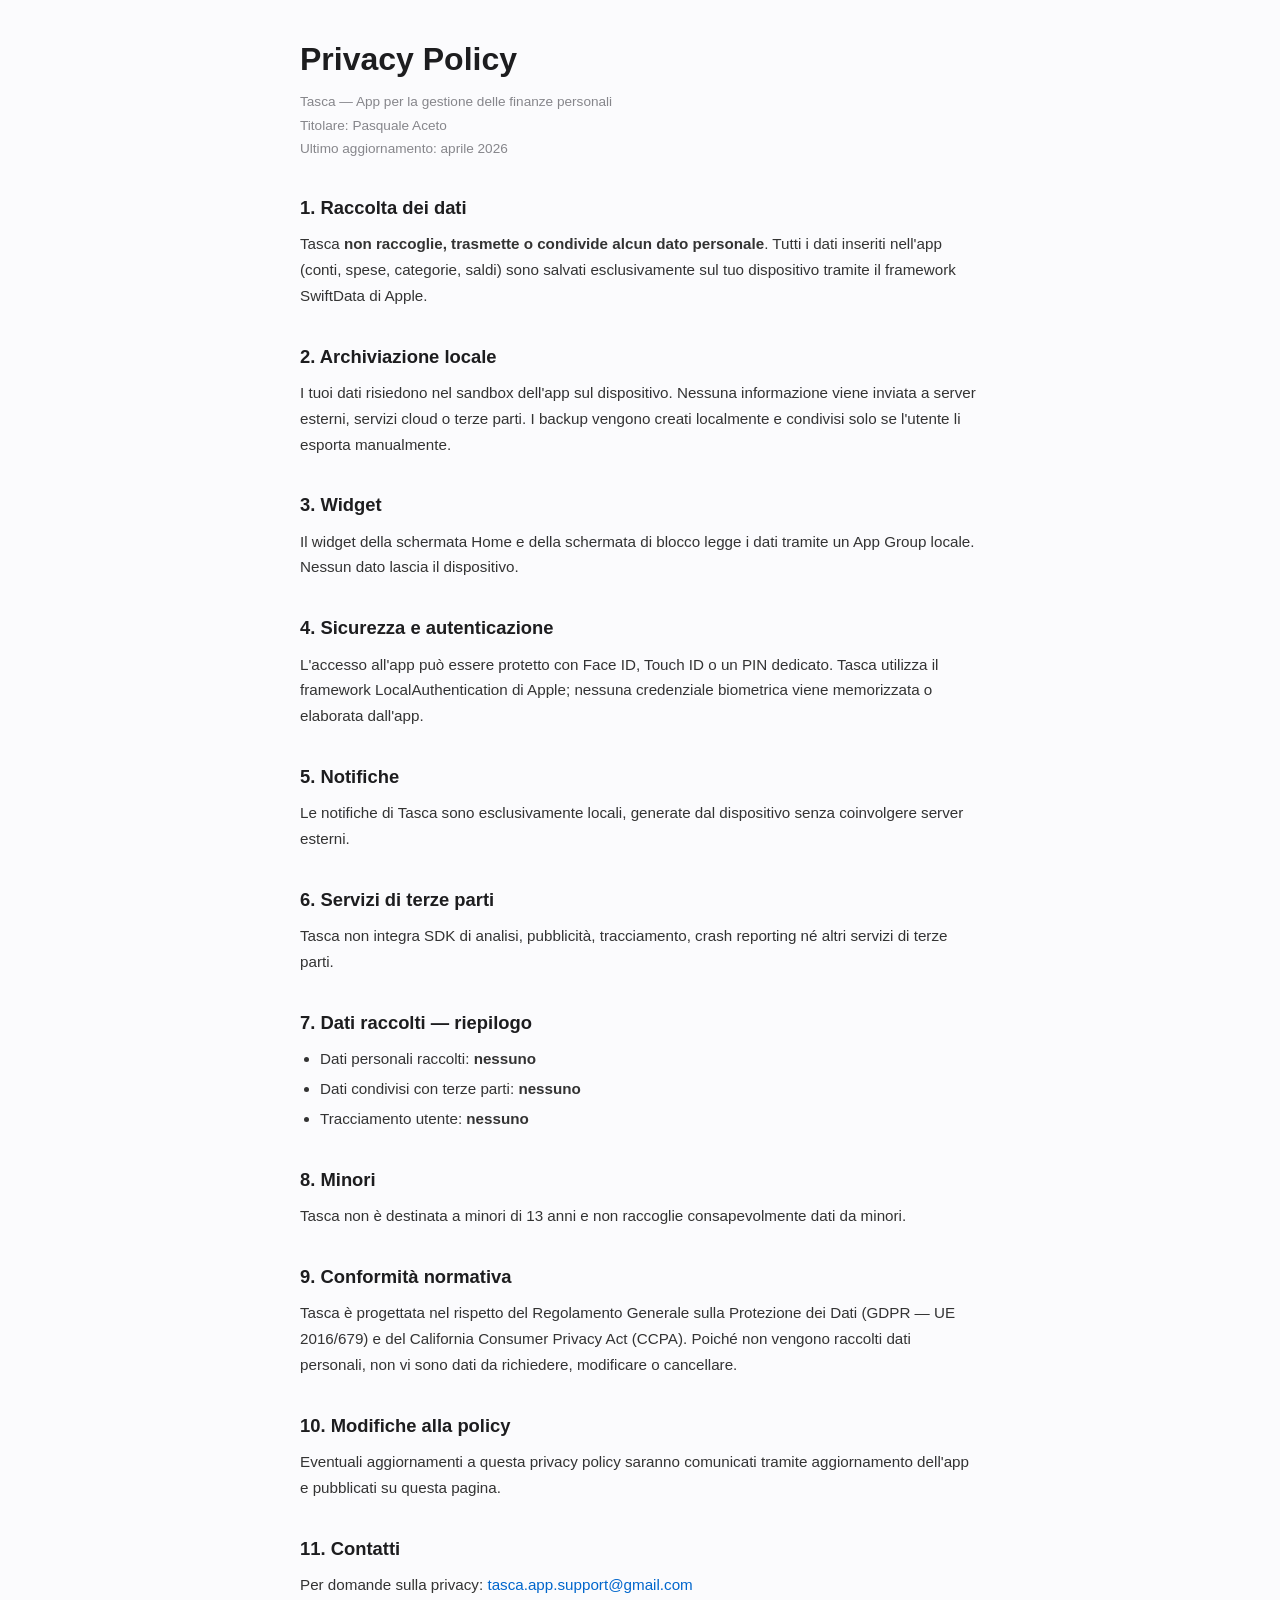
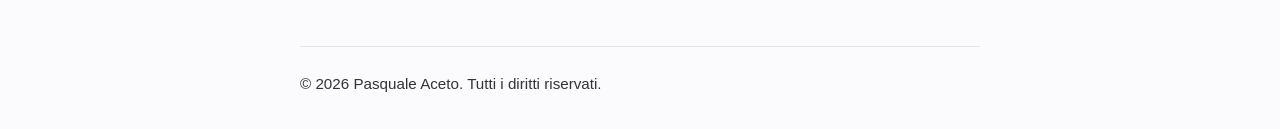
==== privacy.html @ b776c6bc "Add files via upload" ====
<!DOCTYPE html>
<html lang="it">
<head>
    <meta charset="UTF-8">
    <meta name="viewport" content="width=device-width, initial-scale=1.0">
    <title>Tasca — Privacy Policy</title>
    <style>
        * { margin: 0; padding: 0; box-sizing: border-box; }
        body {
            font-family: -apple-system, BlinkMacSystemFont, 'SF Pro Text', 'Helvetica Neue', sans-serif;
            line-height: 1.7;
            color: #1d1d1f;
            background: #fbfbfd;
            padding: 2rem 1.25rem;
            max-width: 720px;
            margin: 0 auto;
        }
        h1 { font-size: 2rem; font-weight: 700; margin-bottom: .25rem; }
        h2 { font-size: 1.15rem; font-weight: 600; margin-top: 2rem; margin-bottom: .5rem; }
        p, li { font-size: .95rem; color: #333; }
        ul { padding-left: 1.25rem; margin-top: .25rem; }
        li { margin-bottom: .25rem; }
        .subtitle { color: #86868b; font-size: .85rem; margin-bottom: 2rem; }
        a { color: #0066cc; text-decoration: none; }
        footer { margin-top: 3rem; padding-top: 1.5rem; border-top: 1px solid #e5e5e5; font-size: .8rem; color: #86868b; }
    </style>
</head>
<body>
    <h1>Privacy Policy</h1>
    <p class="subtitle">Tasca — App per la gestione delle finanze personali<br>Titolare: Pasquale Aceto<br>Ultimo aggiornamento: aprile 2026</p>

    <h2>1. Raccolta dei dati</h2>
    <p>Tasca <strong>non raccoglie, trasmette o condivide alcun dato personale</strong>. Tutti i dati inseriti nell'app (conti, spese, categorie, saldi) sono salvati esclusivamente sul tuo dispositivo tramite il framework SwiftData di Apple.</p>

    <h2>2. Archiviazione locale</h2>
    <p>I tuoi dati risiedono nel sandbox dell'app sul dispositivo. Nessuna informazione viene inviata a server esterni, servizi cloud o terze parti. I backup vengono creati localmente e condivisi solo se l'utente li esporta manualmente.</p>

    <h2>3. Widget</h2>
    <p>Il widget della schermata Home e della schermata di blocco legge i dati tramite un App Group locale. Nessun dato lascia il dispositivo.</p>

    <h2>4. Sicurezza e autenticazione</h2>
    <p>L'accesso all'app può essere protetto con Face ID, Touch ID o un PIN dedicato. Tasca utilizza il framework LocalAuthentication di Apple; nessuna credenziale biometrica viene memorizzata o elaborata dall'app.</p>

    <h2>5. Notifiche</h2>
    <p>Le notifiche di Tasca sono esclusivamente locali, generate dal dispositivo senza coinvolgere server esterni.</p>

    <h2>6. Servizi di terze parti</h2>
    <p>Tasca non integra SDK di analisi, pubblicità, tracciamento, crash reporting né altri servizi di terze parti.</p>

    <h2>7. Dati raccolti — riepilogo</h2>
    <ul>
        <li>Dati personali raccolti: <strong>nessuno</strong></li>
        <li>Dati condivisi con terze parti: <strong>nessuno</strong></li>
        <li>Tracciamento utente: <strong>nessuno</strong></li>
    </ul>

    <h2>8. Minori</h2>
    <p>Tasca non è destinata a minori di 13 anni e non raccoglie consapevolmente dati da minori.</p>

    <h2>9. Conformità normativa</h2>
    <p>Tasca è progettata nel rispetto del Regolamento Generale sulla Protezione dei Dati (GDPR — UE 2016/679) e del California Consumer Privacy Act (CCPA). Poiché non vengono raccolti dati personali, non vi sono dati da richiedere, modificare o cancellare.</p>

    <h2>10. Modifiche alla policy</h2>
    <p>Eventuali aggiornamenti a questa privacy policy saranno comunicati tramite aggiornamento dell'app e pubblicati su questa pagina.</p>

    <h2>11. Contatti</h2>
    <p>Per domande sulla privacy: <a href="mailto:tasca.app.support@gmail.com">tasca.app.support@gmail.com</a></p>

    <footer>
        <p>&copy; 2026 Pasquale Aceto. Tutti i diritti riservati.</p>
    </footer>
</body>
</html>
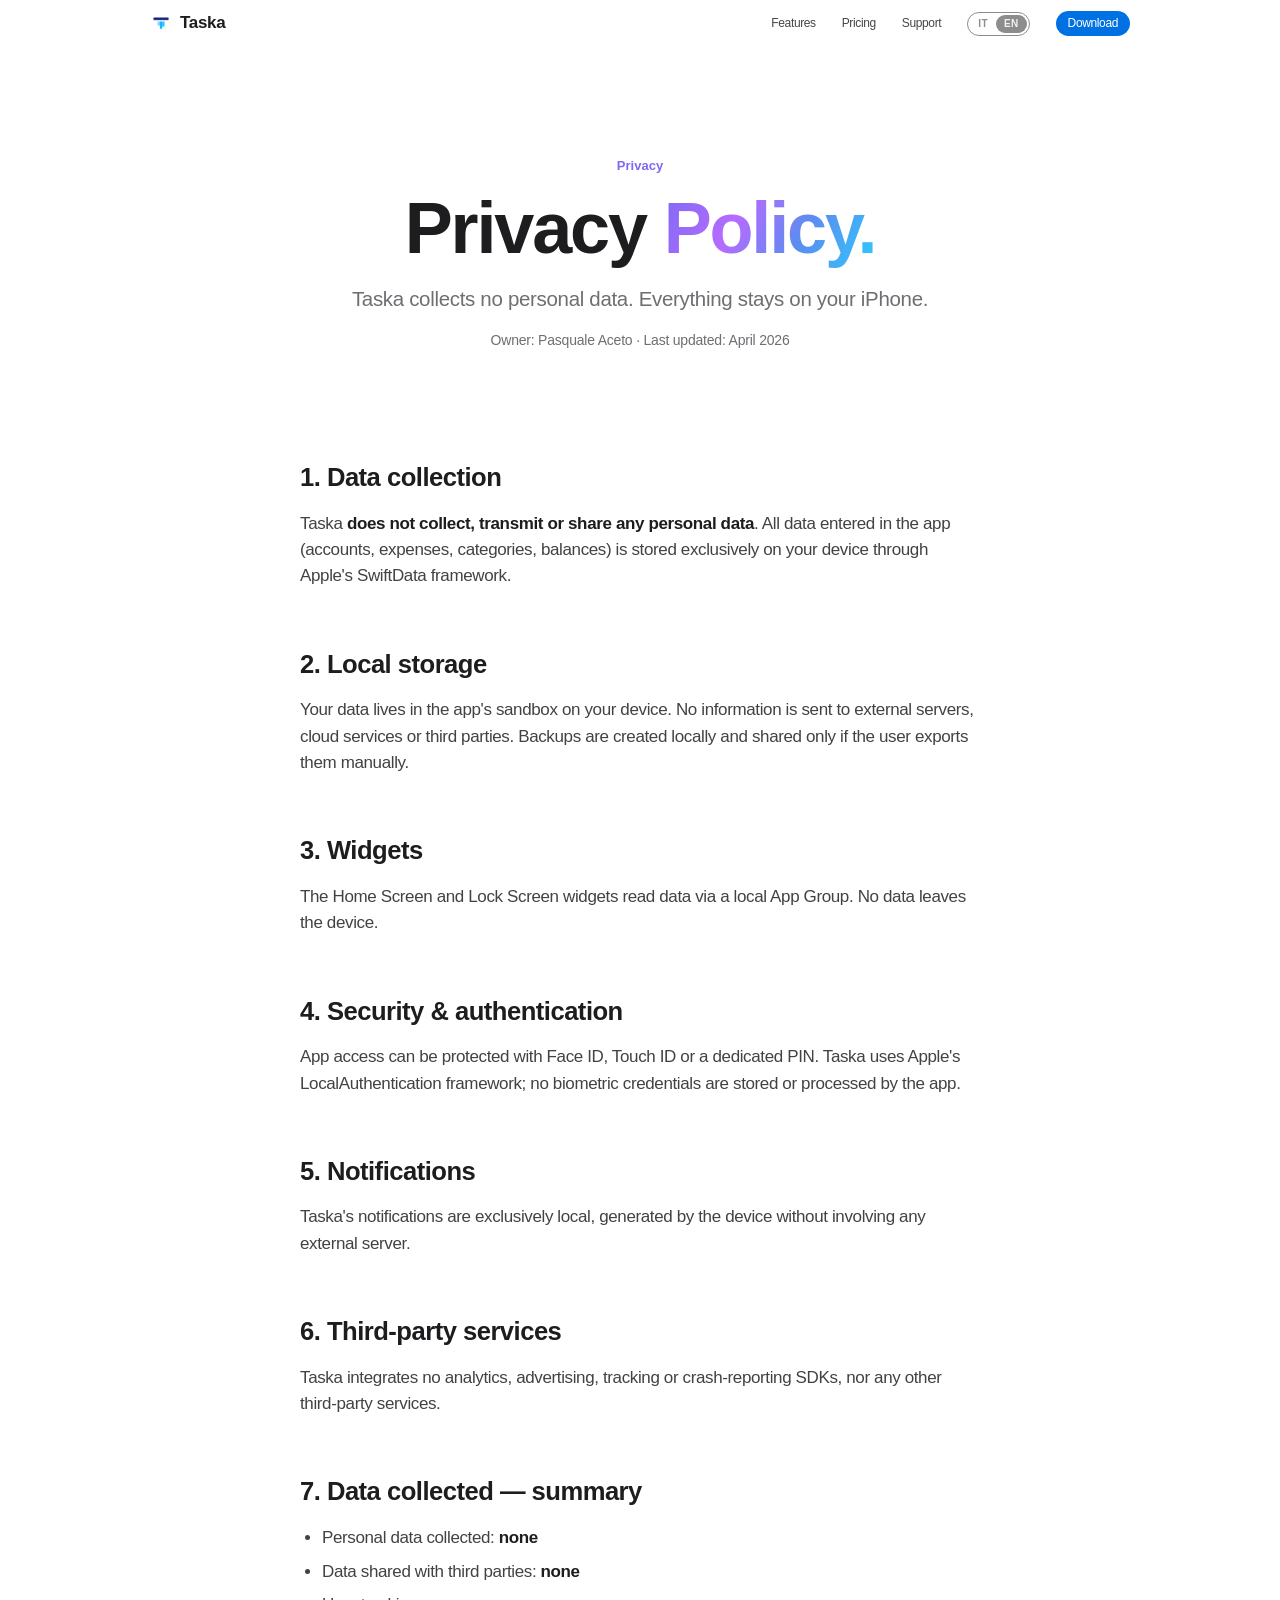
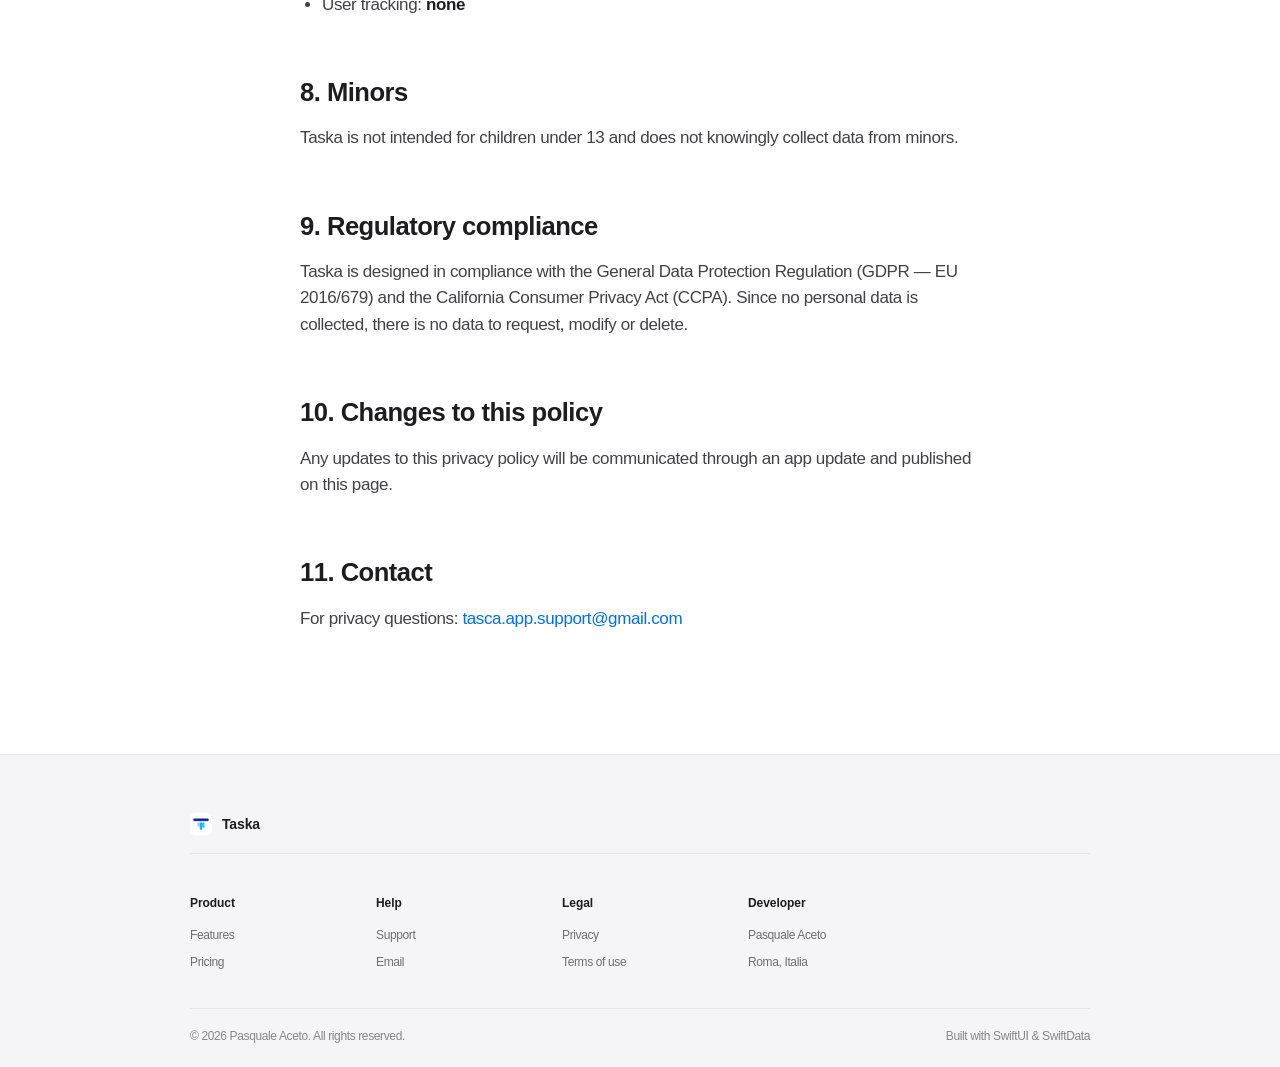
==== commit 77443e2a: "Apple-inspired redesign across all pages Full restyle of the Taska promo site, taking visual cues fr" ====
--- a/privacy.html
+++ b/privacy.html
@@ -1,73 +1,191 @@
-<!DOCTYPE html>
+<!doctype html>
 <html lang="it">
 <head>
-    <meta charset="UTF-8">
-    <meta name="viewport" content="width=device-width, initial-scale=1.0">
-    <title>Tasca — Privacy Policy</title>
-    <style>
-        * { margin: 0; padding: 0; box-sizing: border-box; }
-        body {
-            font-family: -apple-system, BlinkMacSystemFont, 'SF Pro Text', 'Helvetica Neue', sans-serif;
-            line-height: 1.7;
-            color: #1d1d1f;
-            background: #fbfbfd;
-            padding: 2rem 1.25rem;
-            max-width: 720px;
-            margin: 0 auto;
-        }
-        h1 { font-size: 2rem; font-weight: 700; margin-bottom: .25rem; }
-        h2 { font-size: 1.15rem; font-weight: 600; margin-top: 2rem; margin-bottom: .5rem; }
-        p, li { font-size: .95rem; color: #333; }
-        ul { padding-left: 1.25rem; margin-top: .25rem; }
-        li { margin-bottom: .25rem; }
-        .subtitle { color: #86868b; font-size: .85rem; margin-bottom: 2rem; }
-        a { color: #0066cc; text-decoration: none; }
-        footer { margin-top: 3rem; padding-top: 1.5rem; border-top: 1px solid #e5e5e5; font-size: .8rem; color: #86868b; }
-    </style>
+  <meta charset="utf-8" />
+  <meta name="viewport" content="width=device-width, initial-scale=1, viewport-fit=cover" />
+  <meta name="theme-color" content="#000000" />
+  <title data-titles='{"it":"Privacy Policy — Taska","en":"Privacy Policy — Taska"}'>Privacy Policy — Taska</title>
+  <link rel="icon" type="image/png" href="assets/icon.png" />
+  <link rel="apple-touch-icon" href="assets/icon.png" />
+  <link rel="stylesheet" href="styles.css" />
 </head>
 <body>
-    <h1>Privacy Policy</h1>
-    <p class="subtitle">Tasca — App per la gestione delle finanze personali<br>Titolare: Pasquale Aceto<br>Ultimo aggiornamento: aprile 2026</p>
 
-    <h2>1. Raccolta dei dati</h2>
-    <p>Tasca <strong>non raccoglie, trasmette o condivide alcun dato personale</strong>. Tutti i dati inseriti nell'app (conti, spese, categorie, saldi) sono salvati esclusivamente sul tuo dispositivo tramite il framework SwiftData di Apple.</p>
+<nav class="nav" id="nav">
+  <div class="nav-inner">
+    <a class="brand" href="index.html"><img src="assets/icon.png" alt="" /><span>Taska</span></a>
+    <div class="nav-links" id="navLinks">
+      <a href="index.html#funzioni" data-lang="it" class="active-lang">Funzioni</a>
+      <a href="index.html#funzioni" data-lang="en">Features</a>
+      <a href="index.html#prezzi" data-lang="it" class="active-lang">Prezzi</a>
+      <a href="index.html#prezzi" data-lang="en">Pricing</a>
+      <a href="support.html" data-lang="it" class="active-lang">Supporto</a>
+      <a href="support.html" data-lang="en">Support</a>
+      <span class="lang-switch" role="group">
+        <button data-set-lang="it" class="active"><span>IT</span></button>
+        <button data-set-lang="en"><span>EN</span></button>
+      </span>
+      <a class="nav-cta" href="index.html#download">
+        <span data-lang="it" class="active-lang">Scarica</span><span data-lang="en">Download</span>
+      </a>
+    </div>
+    <button class="hamburger" id="hamburger"><span></span><span></span></button>
+  </div>
+</nav>
 
-    <h2>2. Archiviazione locale</h2>
-    <p>I tuoi dati risiedono nel sandbox dell'app sul dispositivo. Nessuna informazione viene inviata a server esterni, servizi cloud o terze parti. I backup vengono creati localmente e condivisi solo se l'utente li esporta manualmente.</p>
+<header class="page-hero">
+  <div class="wrap">
+    <div class="eyebrow">
+      <span data-lang="it" class="active-lang">Privacy</span>
+      <span data-lang="en">Privacy</span>
+    </div>
+    <h1>
+      <span data-lang="it" class="active-lang">Privacy <span class="gradient-text">Policy.</span></span>
+      <span data-lang="en">Privacy <span class="gradient-text">Policy.</span></span>
+    </h1>
+    <p class="lead">
+      <span data-lang="it" class="active-lang">Taska non raccoglie dati personali. Tutto resta sul tuo iPhone.</span>
+      <span data-lang="en">Taska collects no personal data. Everything stays on your iPhone.</span>
+    </p>
+    <p class="lead mute" style="font-size:14px;margin-top:18px">
+      <span data-lang="it" class="active-lang">Titolare: Pasquale Aceto · Ultimo aggiornamento: aprile 2026</span>
+      <span data-lang="en">Owner: Pasquale Aceto · Last updated: April 2026</span>
+    </p>
+  </div>
+</header>
 
-    <h2>3. Widget</h2>
-    <p>Il widget della schermata Home e della schermata di blocco legge i dati tramite un App Group locale. Nessun dato lascia il dispositivo.</p>
+<main class="page-body">
+  <div class="wrap">
 
-    <h2>4. Sicurezza e autenticazione</h2>
-    <p>L'accesso all'app può essere protetto con Face ID, Touch ID o un PIN dedicato. Tasca utilizza il framework LocalAuthentication di Apple; nessuna credenziale biometrica viene memorizzata o elaborata dall'app.</p>
+    <!-- IT version -->
+    <div data-lang="it" class="active-lang block-lang">
+      <h2>1. Raccolta dei dati</h2>
+      <p>Taska <strong>non raccoglie, trasmette o condivide alcun dato personale</strong>. Tutti i dati inseriti nell'app (conti, spese, categorie, saldi) sono salvati esclusivamente sul tuo dispositivo tramite il framework SwiftData di Apple.</p>
 
-    <h2>5. Notifiche</h2>
-    <p>Le notifiche di Tasca sono esclusivamente locali, generate dal dispositivo senza coinvolgere server esterni.</p>
+      <h2>2. Archiviazione locale</h2>
+      <p>I tuoi dati risiedono nel sandbox dell'app sul dispositivo. Nessuna informazione viene inviata a server esterni, servizi cloud o terze parti. I backup vengono creati localmente e condivisi solo se l'utente li esporta manualmente.</p>
 
-    <h2>6. Servizi di terze parti</h2>
-    <p>Tasca non integra SDK di analisi, pubblicità, tracciamento, crash reporting né altri servizi di terze parti.</p>
+      <h2>3. Widget</h2>
+      <p>Il widget della schermata Home e della schermata di blocco legge i dati tramite un App Group locale. Nessun dato lascia il dispositivo.</p>
 
-    <h2>7. Dati raccolti — riepilogo</h2>
-    <ul>
+      <h2>4. Sicurezza e autenticazione</h2>
+      <p>L'accesso all'app può essere protetto con Face ID, Touch ID o un PIN dedicato. Taska utilizza il framework LocalAuthentication di Apple; nessuna credenziale biometrica viene memorizzata o elaborata dall'app.</p>
+
+      <h2>5. Notifiche</h2>
+      <p>Le notifiche di Taska sono esclusivamente locali, generate dal dispositivo senza coinvolgere server esterni.</p>
+
+      <h2>6. Servizi di terze parti</h2>
+      <p>Taska non integra SDK di analisi, pubblicità, tracciamento, crash reporting né altri servizi di terze parti.</p>
+
+      <h2>7. Dati raccolti — riepilogo</h2>
+      <ul>
         <li>Dati personali raccolti: <strong>nessuno</strong></li>
         <li>Dati condivisi con terze parti: <strong>nessuno</strong></li>
         <li>Tracciamento utente: <strong>nessuno</strong></li>
-    </ul>
+      </ul>
 
-    <h2>8. Minori</h2>
-    <p>Tasca non è destinata a minori di 13 anni e non raccoglie consapevolmente dati da minori.</p>
+      <h2>8. Minori</h2>
+      <p>Taska non è destinata a minori di 13 anni e non raccoglie consapevolmente dati da minori.</p>
 
-    <h2>9. Conformità normativa</h2>
-    <p>Tasca è progettata nel rispetto del Regolamento Generale sulla Protezione dei Dati (GDPR — UE 2016/679) e del California Consumer Privacy Act (CCPA). Poiché non vengono raccolti dati personali, non vi sono dati da richiedere, modificare o cancellare.</p>
+      <h2>9. Conformità normativa</h2>
+      <p>Taska è progettata nel rispetto del Regolamento Generale sulla Protezione dei Dati (GDPR — UE 2016/679) e del California Consumer Privacy Act (CCPA). Poiché non vengono raccolti dati personali, non vi sono dati da richiedere, modificare o cancellare.</p>
 
-    <h2>10. Modifiche alla policy</h2>
-    <p>Eventuali aggiornamenti a questa privacy policy saranno comunicati tramite aggiornamento dell'app e pubblicati su questa pagina.</p>
+      <h2>10. Modifiche alla policy</h2>
+      <p>Eventuali aggiornamenti a questa privacy policy saranno comunicati tramite aggiornamento dell'app e pubblicati su questa pagina.</p>
 
-    <h2>11. Contatti</h2>
-    <p>Per domande sulla privacy: <a href="mailto:tasca.app.support@gmail.com">tasca.app.support@gmail.com</a></p>
+      <h2>11. Contatti</h2>
+      <p>Per domande sulla privacy: <a href="mailto:tasca.app.support@gmail.com">tasca.app.support@gmail.com</a></p>
+    </div>
 
-    <footer>
-        <p>&copy; 2026 Pasquale Aceto. Tutti i diritti riservati.</p>
-    </footer>
+    <!-- EN version -->
+    <div data-lang="en" class="block-lang">
+      <h2>1. Data collection</h2>
+      <p>Taska <strong>does not collect, transmit or share any personal data</strong>. All data entered in the app (accounts, expenses, categories, balances) is stored exclusively on your device through Apple's SwiftData framework.</p>
+
+      <h2>2. Local storage</h2>
+      <p>Your data lives in the app's sandbox on your device. No information is sent to external servers, cloud services or third parties. Backups are created locally and shared only if the user exports them manually.</p>
+
+      <h2>3. Widgets</h2>
+      <p>The Home Screen and Lock Screen widgets read data via a local App Group. No data leaves the device.</p>
+
+      <h2>4. Security &amp; authentication</h2>
+      <p>App access can be protected with Face ID, Touch ID or a dedicated PIN. Taska uses Apple's LocalAuthentication framework; no biometric credentials are stored or processed by the app.</p>
+
+      <h2>5. Notifications</h2>
+      <p>Taska's notifications are exclusively local, generated by the device without involving any external server.</p>
+
+      <h2>6. Third-party services</h2>
+      <p>Taska integrates no analytics, advertising, tracking or crash-reporting SDKs, nor any other third-party services.</p>
+
+      <h2>7. Data collected — summary</h2>
+      <ul>
+        <li>Personal data collected: <strong>none</strong></li>
+        <li>Data shared with third parties: <strong>none</strong></li>
+        <li>User tracking: <strong>none</strong></li>
+      </ul>
+
+      <h2>8. Minors</h2>
+      <p>Taska is not intended for children under 13 and does not knowingly collect data from minors.</p>
+
+      <h2>9. Regulatory compliance</h2>
+      <p>Taska is designed in compliance with the General Data Protection Regulation (GDPR — EU 2016/679) and the California Consumer Privacy Act (CCPA). Since no personal data is collected, there is no data to request, modify or delete.</p>
+
+      <h2>10. Changes to this policy</h2>
+      <p>Any updates to this privacy policy will be communicated through an app update and published on this page.</p>
+
+      <h2>11. Contact</h2>
+      <p>For privacy questions: <a href="mailto:tasca.app.support@gmail.com">tasca.app.support@gmail.com</a></p>
+    </div>
+
+  </div>
+</main>
+
+<footer class="footer">
+  <div class="wrap-wide">
+    <div class="footer-grid">
+      <div class="col-brand">
+        <img src="assets/icon.png" alt="" />
+        <strong>Taska</strong>
+      </div>
+      <div>
+        <h6><span data-lang="it" class="active-lang">Prodotto</span><span data-lang="en">Product</span></h6>
+        <ul>
+          <li><a href="index.html#funzioni"><span data-lang="it" class="active-lang">Funzioni</span><span data-lang="en">Features</span></a></li>
+          <li><a href="index.html#prezzi"><span data-lang="it" class="active-lang">Prezzi</span><span data-lang="en">Pricing</span></a></li>
+        </ul>
+      </div>
+      <div>
+        <h6><span data-lang="it" class="active-lang">Aiuto</span><span data-lang="en">Help</span></h6>
+        <ul>
+          <li><a href="support.html"><span data-lang="it" class="active-lang">Supporto</span><span data-lang="en">Support</span></a></li>
+          <li><a href="mailto:tasca.app.support@gmail.com">Email</a></li>
+        </ul>
+      </div>
+      <div>
+        <h6><span data-lang="it" class="active-lang">Legale</span><span data-lang="en">Legal</span></h6>
+        <ul>
+          <li><a href="privacy.html">Privacy</a></li>
+          <li><a href="terms.html"><span data-lang="it" class="active-lang">Termini d'uso</span><span data-lang="en">Terms of use</span></a></li>
+        </ul>
+      </div>
+      <div>
+        <h6><span data-lang="it" class="active-lang">Sviluppatore</span><span data-lang="en">Developer</span></h6>
+        <ul>
+          <li>Pasquale Aceto</li>
+          <li>Roma, Italia</li>
+        </ul>
+      </div>
+    </div>
+    <div class="footer-bottom">
+      <span>© 2026 Pasquale Aceto. <span data-lang="it" class="active-lang">Tutti i diritti riservati.</span><span data-lang="en">All rights reserved.</span></span>
+      <span class="right">
+        <span data-lang="it" class="active-lang">Costruito con SwiftUI &amp; SwiftData</span>
+        <span data-lang="en">Built with SwiftUI &amp; SwiftData</span>
+      </span>
+    </div>
+  </div>
+</footer>
+
+<script src="script.js"></script>
 </body>
 </html>
--- a/styles.css
+++ b/styles.css
@@ -0,0 +1,1554 @@
+/* ============================================================
+   TASKA — Apple-inspired design system
+   Pure white & black, SF Pro typography, generous whitespace
+   ============================================================ */
+
+:root {
+  /* Palette */
+  --white:        #ffffff;
+  --bg:           #ffffff;
+  --bg-soft:      #fbfbfd;
+  --bg-mute:      #f5f5f7;
+  --bg-card:      #f5f5f7;
+  --line:         #d2d2d7;
+  --line-soft:    #e6e6eb;
+
+  --ink:          #1d1d1f;
+  --ink-2:        #424245;
+  --ink-mute:     #6e6e73;
+  --ink-subtle:   #86868b;
+
+  --black:        #000000;
+  --night:        #0a0a0a;
+  --night-2:      #161617;
+
+  /* Accents — keep Taska brand purple as subtle accent */
+  --brand:        #7C6AF5;
+  --brand-2:      #5B8DEF;
+  --brand-3:      #B66BFF;
+  --link:         #0066cc;
+  --link-hover:   #0077ed;
+  --apple-blue:   #0071e3;
+  --green:        #30d158;
+  --orange:       #ff9f0a;
+  --red:          #ff453a;
+
+  /* Type */
+  --font: -apple-system, BlinkMacSystemFont, "SF Pro Display", "SF Pro Text",
+          "Helvetica Neue", Helvetica, Arial, sans-serif;
+  --mono: "SF Mono", ui-monospace, Menlo, Monaco, Consolas, monospace;
+
+  /* Layout */
+  --gutter: clamp(20px, 4vw, 40px);
+  --max: 1120px;
+  --max-wide: 1340px;
+  --section-y: clamp(80px, 14vh, 160px);
+  --radius: 22px;
+  --radius-lg: 28px;
+  --radius-xl: 44px;
+  --nav-h: 48px;
+}
+
+/* ============ RESET ============ */
+*, *::before, *::after { box-sizing: border-box; }
+html, body { margin: 0; padding: 0; }
+html {
+  scroll-behavior: smooth;
+  -webkit-text-size-adjust: 100%;
+  text-rendering: optimizeLegibility;
+}
+body {
+  font-family: var(--font);
+  color: var(--ink);
+  background: var(--bg);
+  font-size: 17px;
+  line-height: 1.47;
+  font-weight: 400;
+  letter-spacing: -0.022em;
+  -webkit-font-smoothing: antialiased;
+  -moz-osx-font-smoothing: grayscale;
+  overflow-x: hidden;
+}
+img, svg, video { max-width: 100%; display: block; }
+a { color: inherit; text-decoration: none; }
+button {
+  font: inherit; border: 0; cursor: pointer;
+  background: transparent; color: inherit;
+}
+ul { list-style: none; padding: 0; margin: 0; }
+::selection { background: rgba(124, 106, 245, .22); color: var(--ink); }
+
+/* ============ LAYOUT HELPERS ============ */
+.wrap { max-width: var(--max); margin: 0 auto; padding: 0 var(--gutter); }
+.wrap-wide { max-width: var(--max-wide); margin: 0 auto; padding: 0 var(--gutter); }
+.section { padding: var(--section-y) 0; position: relative; }
+
+/* ============ LANGUAGE VISIBILITY ============ */
+[data-lang] { display: none; }
+[data-lang].active-lang { display: inline; }
+h1 [data-lang].active-lang,
+h2 [data-lang].active-lang,
+h3 [data-lang].active-lang,
+h4 [data-lang].active-lang,
+h5 [data-lang].active-lang,
+h6 [data-lang].active-lang,
+p [data-lang].active-lang,
+li [data-lang].active-lang,
+summary [data-lang].active-lang,
+div[data-lang].active-lang,
+a[data-lang].active-lang,
+.eyebrow [data-lang].active-lang { display: inline; }
+.block-lang[data-lang].active-lang { display: block; }
+
+/* ============ TYPOGRAPHY ============ */
+.eyebrow {
+  font-size: 13px;
+  font-weight: 600;
+  letter-spacing: 0.005em;
+  color: var(--brand);
+  text-transform: none;
+}
+.eyebrow.on-dark { color: var(--brand-3); }
+
+.display {
+  font-weight: 700;
+  letter-spacing: -0.03em;
+  line-height: 1.05;
+  color: var(--ink);
+}
+.display.on-dark { color: #f5f5f7; }
+.h-1 { font-size: clamp(44px, 7.4vw, 96px); }
+.h-2 { font-size: clamp(36px, 5.4vw, 72px); line-height: 1.06; }
+.h-3 { font-size: clamp(28px, 3.4vw, 48px); line-height: 1.1; }
+.h-4 { font-size: clamp(22px, 2.4vw, 32px); line-height: 1.18; font-weight: 600; letter-spacing: -0.02em; }
+
+.gradient-text {
+  background: linear-gradient(120deg, #7C6AF5 0%, #B66BFF 35%, #5B8DEF 65%, #2EC9FF 100%);
+  background-clip: text;
+  -webkit-background-clip: text;
+  -webkit-text-fill-color: transparent;
+  color: transparent;
+}
+
+.lead {
+  font-size: clamp(19px, 1.8vw, 24px);
+  line-height: 1.4;
+  color: var(--ink);
+  font-weight: 400;
+  letter-spacing: -0.015em;
+}
+.lead.on-dark { color: #f5f5f7; }
+.lead.mute { color: var(--ink-mute); }
+
+.tag {
+  display: inline-flex; align-items: center; gap: 8px;
+  font-size: 13px; font-weight: 500;
+  color: var(--ink-mute);
+  padding: 6px 12px;
+  background: var(--bg-mute);
+  border-radius: 100px;
+}
+.tag.on-dark {
+  background: rgba(255,255,255,.07);
+  color: rgba(245,245,247,.85);
+  border: 1px solid rgba(255,255,255,.08);
+}
+.tag .dot {
+  width: 6px; height: 6px; border-radius: 50%;
+  background: var(--green);
+  box-shadow: 0 0 0 4px rgba(48, 209, 88, .18);
+}
+
+/* ============ NAV ============ */
+.nav {
+  position: sticky; top: 0; z-index: 100;
+  height: var(--nav-h);
+  background: rgba(255, 255, 255, 0.72);
+  backdrop-filter: saturate(180%) blur(20px);
+  -webkit-backdrop-filter: saturate(180%) blur(20px);
+  border-bottom: 1px solid transparent;
+  transition: background .25s ease, border-color .25s ease, color .25s ease;
+}
+.nav.dark {
+  background: rgba(22, 22, 23, 0.72);
+  color: #f5f5f7;
+}
+.nav.scrolled { border-bottom-color: rgba(0,0,0,.08); }
+.nav.dark.scrolled { border-bottom-color: rgba(255,255,255,.1); }
+
+.nav-inner {
+  max-width: 1024px;
+  margin: 0 auto;
+  height: 100%;
+  padding: 0 22px;
+  display: flex; align-items: center; justify-content: space-between;
+  font-size: 12px;
+}
+.brand {
+  display: inline-flex; align-items: center; gap: 8px;
+  font-size: 17px; font-weight: 600; letter-spacing: -0.02em;
+}
+.brand img {
+  width: 22px; height: 22px; border-radius: 5px;
+}
+.nav-links {
+  display: flex; align-items: center; gap: 26px;
+  font-size: 12px;
+}
+.nav-links a {
+  color: inherit;
+  opacity: .82;
+  transition: opacity .2s ease;
+  white-space: nowrap;
+}
+.nav-links a:hover { opacity: 1; }
+
+.lang-switch {
+  display: inline-flex; align-items: center;
+  border: 1px solid currentColor;
+  border-radius: 100px;
+  padding: 2px;
+  opacity: .5;
+  font-size: 10px;
+  font-weight: 600;
+  line-height: 1;
+}
+.lang-switch button {
+  padding: 4px 8px;
+  border-radius: 100px;
+  transition: all .2s ease;
+  letter-spacing: .04em;
+}
+.lang-switch button.active {
+  background: currentColor;
+}
+.lang-switch button.active span { color: var(--bg); mix-blend-mode: difference; }
+.nav.dark .lang-switch { color: #f5f5f7; }
+.nav-links .nav-cta {
+  padding: 4px 12px;
+  background: var(--apple-blue);
+  color: #fff;
+  border-radius: 100px;
+  font-weight: 500;
+  opacity: 1;
+}
+.nav-links .nav-cta:hover { background: var(--link-hover); }
+
+.hamburger {
+  display: none; width: 26px; height: 26px;
+  position: relative;
+}
+.hamburger span {
+  position: absolute; left: 3px; right: 3px; height: 1.5px;
+  background: currentColor;
+  transition: transform .3s ease, opacity .3s ease;
+}
+.hamburger span:nth-child(1) { top: 10px; }
+.hamburger span:nth-child(2) { top: 15px; }
+
+@media (max-width: 820px) {
+  .nav-inner { padding: 0 18px; }
+  .nav-links {
+    position: fixed; top: var(--nav-h); left: 0; right: 0;
+    background: rgba(255,255,255,.96);
+    backdrop-filter: saturate(180%) blur(20px);
+    -webkit-backdrop-filter: saturate(180%) blur(20px);
+    flex-direction: column; align-items: stretch;
+    gap: 0;
+    padding: 14px 22px 24px;
+    border-bottom: 1px solid var(--line-soft);
+    transform: translateY(-110%);
+    transition: transform .35s cubic-bezier(.5,.1,.4,1);
+    font-size: 17px;
+  }
+  .nav.dark .nav-links {
+    background: rgba(22,22,23,.96);
+    border-bottom-color: rgba(255,255,255,.1);
+  }
+  .nav-links a {
+    padding: 14px 0;
+    border-bottom: 1px solid var(--line-soft);
+    font-size: 17px;
+    opacity: 1;
+  }
+  .nav.dark .nav-links a { border-bottom-color: rgba(255,255,255,.08); }
+  .nav-links .nav-cta {
+    margin-top: 14px;
+    text-align: center;
+    padding: 12px 18px;
+    font-size: 15px;
+  }
+  .nav-links .lang-switch { margin-top: 14px; align-self: flex-start; font-size: 12px; }
+  .nav-links.mobile-open { transform: translateY(0); }
+  .hamburger { display: block; }
+}
+
+/* ============ BUTTONS ============ */
+.btn-primary {
+  display: inline-flex; align-items: center; justify-content: center; gap: 8px;
+  background: var(--apple-blue);
+  color: #fff;
+  padding: 12px 22px;
+  border-radius: 100px;
+  font-size: 17px;
+  font-weight: 400;
+  line-height: 1.2;
+  letter-spacing: -0.022em;
+  transition: background .25s ease, transform .2s ease, box-shadow .25s ease;
+}
+.btn-primary:hover { background: var(--link-hover); }
+.btn-primary svg { width: 16px; height: 16px; }
+
+.btn-ghost {
+  display: inline-flex; align-items: center; gap: 6px;
+  font-size: 17px;
+  color: var(--apple-blue);
+  font-weight: 400;
+  letter-spacing: -0.022em;
+  transition: color .2s ease;
+}
+.btn-ghost:hover { color: var(--link-hover); }
+.btn-ghost::after {
+  content: "›";
+  font-size: 1.2em;
+  line-height: 1;
+  transform: translateY(-1px);
+  transition: transform .25s ease;
+}
+.btn-ghost:hover::after { transform: translate(2px, -1px); }
+
+.btn-light {
+  display: inline-flex; align-items: center; justify-content: center; gap: 8px;
+  background: rgba(255,255,255,.92);
+  color: var(--ink);
+  padding: 12px 22px;
+  border-radius: 100px;
+  font-size: 17px;
+  font-weight: 400;
+  transition: background .25s ease;
+}
+.btn-light:hover { background: #fff; }
+
+.btn-outline-dark {
+  display: inline-flex; align-items: center; gap: 6px;
+  font-size: 17px;
+  color: #fff;
+  border: 1px solid rgba(255,255,255,.4);
+  padding: 11px 22px;
+  border-radius: 100px;
+  transition: border-color .25s ease, background .25s ease;
+}
+.btn-outline-dark:hover { border-color: #fff; background: rgba(255,255,255,.06); }
+
+.btn-pair {
+  display: inline-flex; flex-wrap: wrap; gap: 14px;
+  align-items: center;
+}
+
+/* ============ HERO (DARK) ============ */
+.hero {
+  position: relative;
+  background: #000;
+  color: #f5f5f7;
+  padding: clamp(70px, 12vh, 130px) 0 clamp(60px, 10vh, 100px);
+  overflow: hidden;
+  isolation: isolate;
+}
+.hero::before {
+  content: "";
+  position: absolute; inset: -10% -10% 0 -10%;
+  background:
+    radial-gradient(ellipse 60% 50% at 50% 0%, rgba(124, 106, 245, .26), transparent 70%),
+    radial-gradient(ellipse 80% 70% at 80% 30%, rgba(91, 141, 239, .14), transparent 60%),
+    radial-gradient(ellipse 80% 60% at 10% 60%, rgba(182, 107, 255, .14), transparent 65%);
+  filter: blur(0);
+  z-index: -1;
+  animation: heroBreathe 12s ease-in-out infinite;
+}
+@keyframes heroBreathe {
+  0%, 100% { transform: scale(1) translateY(0); opacity: 1; }
+  50% { transform: scale(1.06) translateY(-6px); opacity: .9; }
+}
+.hero-inner {
+  max-width: 980px;
+  margin: 0 auto;
+  text-align: center;
+  padding: 0 var(--gutter);
+}
+.hero-tag {
+  display: inline-flex; align-items: center; gap: 10px;
+  font-size: 14px; font-weight: 500;
+  color: rgba(245,245,247,.85);
+  background: rgba(255,255,255,.06);
+  border: 1px solid rgba(255,255,255,.1);
+  padding: 8px 16px;
+  border-radius: 100px;
+  margin-bottom: 28px;
+}
+.hero-tag .dot {
+  width: 6px; height: 6px; border-radius: 50%;
+  background: var(--green);
+  box-shadow: 0 0 0 4px rgba(48, 209, 88, .18);
+}
+.hero-title {
+  font-size: clamp(56px, 11vw, 132px);
+  font-weight: 700;
+  line-height: 0.96;
+  letter-spacing: -0.04em;
+  color: #f5f5f7;
+  margin: 0 0 24px;
+}
+.hero-title .grad {
+  background: linear-gradient(180deg, #ffffff 0%, #bdb6ff 60%, #7c6af5 100%);
+  background-clip: text;
+  -webkit-background-clip: text;
+  -webkit-text-fill-color: transparent;
+}
+.hero-sub {
+  font-size: clamp(20px, 2.1vw, 28px);
+  line-height: 1.35;
+  color: rgba(245,245,247,.85);
+  max-width: 720px;
+  margin: 0 auto 36px;
+  letter-spacing: -0.015em;
+  font-weight: 400;
+}
+.hero-actions {
+  display: inline-flex; flex-wrap: wrap; gap: 14px;
+  justify-content: center;
+  margin-bottom: 56px;
+}
+
+/* Hero device area */
+.hero-device-wrap {
+  position: relative;
+  margin: 0 auto;
+  max-width: 980px;
+  padding: 0 var(--gutter);
+  display: flex; align-items: center; justify-content: center;
+}
+.hero-device-wrap::before {
+  content: "";
+  position: absolute; inset: -10% 10% -10% 10%;
+  background: radial-gradient(ellipse at center, rgba(124,106,245,.32), transparent 70%);
+  filter: blur(60px);
+  z-index: 0;
+}
+
+/* iPhone mockup (CSS-only frame) */
+.phone {
+  position: relative;
+  width: clamp(260px, 28vw, 340px);
+  aspect-ratio: 280 / 580;
+  background: #0d0d10;
+  border-radius: clamp(36px, 4.6vw, 52px);
+  padding: 10px;
+  box-shadow:
+    inset 0 0 0 1.5px #2a2a2e,
+    0 50px 100px -30px rgba(0,0,0,.7),
+    0 0 0 1px rgba(255,255,255,.06);
+  z-index: 1;
+}
+.phone-screen {
+  position: relative;
+  width: 100%; height: 100%;
+  border-radius: clamp(28px, 3.6vw, 42px);
+  background: linear-gradient(180deg, #1c1c1f 0%, #0d0d10 100%);
+  overflow: hidden;
+}
+.phone-notch {
+  position: absolute; top: 8px; left: 50%;
+  transform: translateX(-50%);
+  width: 28%; height: 26px;
+  background: #000;
+  border-radius: 100px;
+  z-index: 2;
+}
+.phone-screenshot {
+  width: 100%; height: 100%;
+  object-fit: cover;
+  display: block;
+}
+.phone-placeholder {
+  width: 100%; height: 100%;
+  display: flex; flex-direction: column;
+  align-items: center; justify-content: center;
+  padding: 60px 18px 30px;
+  text-align: center;
+  background:
+    radial-gradient(ellipse at top, rgba(124,106,245,.16), transparent 70%),
+    linear-gradient(180deg, #0f0f13 0%, #0a0a0e 100%);
+  color: rgba(245,245,247,.5);
+  font-size: 11px;
+  font-family: var(--mono);
+  letter-spacing: .05em;
+  gap: 8px;
+}
+.phone-placeholder .ph-icon {
+  width: 44px; height: 44px;
+  border-radius: 11px;
+  background: linear-gradient(135deg, #7C6AF5, #5B8DEF);
+  margin-bottom: 14px;
+  display: flex; align-items: center; justify-content: center;
+  color: #fff; font-family: var(--font); font-weight: 700; font-size: 22px;
+  letter-spacing: -0.02em;
+  box-shadow: 0 8px 24px rgba(124,106,245,.4);
+}
+
+/* Hero credits row */
+.hero-credits {
+  margin-top: 56px;
+  display: flex; flex-wrap: wrap; gap: 32px 56px;
+  justify-content: center;
+  font-size: 13px;
+  color: rgba(245,245,247,.55);
+}
+.hero-credits b {
+  display: block;
+  font-size: 17px;
+  color: #f5f5f7;
+  font-weight: 600;
+  margin-bottom: 4px;
+  letter-spacing: -0.02em;
+}
+
+@media (max-width: 720px) {
+  .hero-credits { gap: 22px; font-size: 12px; }
+  .hero-credits b { font-size: 15px; }
+}
+
+/* ============ MARQUEE BAR ============ */
+.marquee {
+  border-top: 1px solid rgba(255,255,255,.06);
+  background: #000;
+  color: rgba(245,245,247,.65);
+  padding: 22px 0;
+  overflow: hidden;
+}
+.marquee-track {
+  display: flex; gap: 56px;
+  white-space: nowrap;
+  animation: marquee 32s linear infinite;
+  font-size: 18px;
+  font-weight: 500;
+  letter-spacing: -0.02em;
+}
+.marquee-track span { display: inline-flex; align-items: center; gap: 56px; }
+.marquee-track span::after {
+  content: "•";
+  color: var(--brand);
+  font-size: 14px;
+}
+@keyframes marquee {
+  from { transform: translateX(0); }
+  to   { transform: translateX(-50%); }
+}
+
+/* ============ HIGHLIGHT SECTIONS ============ */
+.feature {
+  padding: clamp(70px, 12vh, 140px) 0;
+  position: relative;
+  overflow: hidden;
+}
+.feature.dark {
+  background: #000;
+  color: #f5f5f7;
+}
+.feature.mute { background: var(--bg-mute); }
+
+.feature-grid {
+  max-width: var(--max);
+  margin: 0 auto;
+  padding: 0 var(--gutter);
+  display: grid;
+  grid-template-columns: 1.1fr 1fr;
+  align-items: center;
+  gap: clamp(40px, 6vw, 90px);
+}
+.feature-grid.reversed { grid-template-columns: 1fr 1.1fr; }
+.feature-grid.reversed .feature-text { order: 2; }
+.feature-grid.reversed .feature-visual { order: 1; }
+
+.feature-text .eyebrow { margin-bottom: 16px; }
+.feature-text h2 { margin: 0 0 24px; }
+.feature-text p {
+  font-size: clamp(17px, 1.5vw, 21px);
+  line-height: 1.5;
+  color: var(--ink-2);
+  max-width: 480px;
+  margin: 0 0 28px;
+  letter-spacing: -0.015em;
+}
+.feature.dark .feature-text p { color: rgba(245,245,247,.78); }
+
+.feature-stats {
+  display: flex; gap: 28px; flex-wrap: wrap;
+  margin: 28px 0 0;
+}
+.feature-stat b {
+  display: block;
+  font-size: clamp(28px, 3vw, 40px);
+  font-weight: 700;
+  letter-spacing: -0.03em;
+  background: linear-gradient(120deg, #7C6AF5, #5B8DEF);
+  background-clip: text;
+  -webkit-background-clip: text;
+  -webkit-text-fill-color: transparent;
+}
+.feature-stat span {
+  font-size: 13px;
+  color: var(--ink-mute);
+}
+.feature.dark .feature-stat span { color: rgba(245,245,247,.6); }
+
+.feature-visual {
+  position: relative;
+  min-height: 380px;
+  display: flex; align-items: center; justify-content: center;
+}
+
+@media (max-width: 900px) {
+  .feature-grid,
+  .feature-grid.reversed { grid-template-columns: 1fr; gap: 50px; }
+  .feature-grid.reversed .feature-text { order: 1; }
+  .feature-grid.reversed .feature-visual { order: 2; }
+  .feature-visual { min-height: 320px; }
+}
+
+/* ============ VISUAL CARDS / DEMOS ============ */
+.demo-card {
+  background: #fff;
+  border-radius: var(--radius-lg);
+  padding: 28px;
+  box-shadow: 0 24px 60px -24px rgba(0,0,0,.15), 0 1px 0 rgba(0,0,0,.04);
+  width: 100%;
+  max-width: 440px;
+  position: relative;
+}
+.demo-card.dark {
+  background: #161618;
+  box-shadow: 0 24px 60px -24px rgba(0,0,0,.6), 0 0 0 1px rgba(255,255,255,.06);
+  color: #f5f5f7;
+}
+.demo-card .demo-head {
+  display: flex; align-items: center; justify-content: space-between;
+  margin-bottom: 22px;
+}
+.demo-card .demo-head h4 {
+  font-size: 15px; font-weight: 600; margin: 0;
+  letter-spacing: -0.01em;
+}
+.demo-card .demo-head .pill {
+  font-size: 11px; font-weight: 500;
+  background: var(--bg-mute);
+  color: var(--ink-mute);
+  padding: 4px 10px;
+  border-radius: 100px;
+}
+.demo-card.dark .demo-head .pill {
+  background: rgba(255,255,255,.08);
+  color: rgba(245,245,247,.7);
+}
+
+/* Budget bars demo */
+.budget-list { display: grid; gap: 16px; }
+.budget-row { display: grid; gap: 8px; }
+.budget-row .row-top {
+  display: flex; align-items: baseline; justify-content: space-between;
+  font-size: 14px;
+}
+.budget-row .row-top .name { color: var(--ink); font-weight: 500; }
+.budget-row .row-top .val  { color: var(--ink-mute); font-variant-numeric: tabular-nums; }
+.demo-card.dark .budget-row .row-top .name { color: #f5f5f7; }
+.demo-card.dark .budget-row .row-top .val  { color: rgba(245,245,247,.6); }
+
+.budget-bar {
+  height: 8px; border-radius: 100px;
+  background: var(--bg-mute); overflow: hidden;
+}
+.demo-card.dark .budget-bar { background: rgba(255,255,255,.08); }
+.budget-bar i {
+  display: block; height: 100%;
+  background: linear-gradient(90deg, #7C6AF5, #5B8DEF);
+  border-radius: 100px;
+  transform-origin: left;
+}
+.budget-bar i.warn { background: linear-gradient(90deg, #ff9f0a, #ff453a); }
+.budget-bar i.good { background: linear-gradient(90deg, #34c759, #30d158); }
+
+/* Chart demo */
+.chart-bars {
+  display: flex; align-items: end; justify-content: space-between; gap: 10px;
+  height: 220px;
+  padding: 4px 0 0;
+}
+.chart-bars i {
+  flex: 1;
+  background: linear-gradient(180deg, #7C6AF5 0%, #5B8DEF 100%);
+  border-radius: 8px 8px 4px 4px;
+  position: relative;
+  transition: opacity .25s ease;
+  min-height: 6px;
+}
+.chart-bars i:hover { opacity: .8; }
+.chart-bars i.accent {
+  background: linear-gradient(180deg, #B66BFF 0%, #7C6AF5 100%);
+}
+.chart-bars i::after {
+  content: attr(data-label);
+  position: absolute; bottom: -22px; left: 50%; transform: translateX(-50%);
+  font-size: 11px; color: var(--ink-mute);
+  font-variant-numeric: tabular-nums;
+}
+.demo-card.dark .chart-bars i::after { color: rgba(245,245,247,.5); }
+.chart-bars-wrap { padding-bottom: 28px; }
+
+/* Privacy/lock demo */
+.privacy-card {
+  background: linear-gradient(180deg, #f5f5f7 0%, #ebebef 100%);
+  border-radius: var(--radius-lg);
+  padding: 48px 36px;
+  text-align: center;
+  position: relative;
+  overflow: hidden;
+}
+.feature.dark .privacy-card {
+  background: linear-gradient(180deg, #161618 0%, #0a0a0c 100%);
+  border: 1px solid rgba(255,255,255,.08);
+}
+.privacy-icon {
+  width: 88px; height: 88px;
+  border-radius: 24px;
+  background: linear-gradient(135deg, #7C6AF5, #5B8DEF);
+  display: inline-flex; align-items: center; justify-content: center;
+  color: #fff;
+  box-shadow: 0 24px 48px -18px rgba(124,106,245,.5);
+  margin-bottom: 22px;
+}
+.privacy-icon svg { width: 38px; height: 38px; }
+.privacy-card h4 {
+  font-size: 28px; font-weight: 600;
+  letter-spacing: -0.025em;
+  margin: 0 0 8px;
+  color: var(--ink);
+}
+.feature.dark .privacy-card h4 { color: #f5f5f7; }
+.privacy-card .p { font-size: 16px; color: var(--ink-mute); margin: 0 0 24px; }
+.feature.dark .privacy-card .p { color: rgba(245,245,247,.65); }
+.privacy-badges {
+  display: flex; flex-wrap: wrap; gap: 8px; justify-content: center;
+  margin-top: 18px;
+}
+.privacy-badges .pb {
+  font-size: 12px; font-weight: 500;
+  padding: 6px 12px; border-radius: 100px;
+  background: #fff; color: var(--ink);
+  border: 1px solid var(--line-soft);
+}
+.feature.dark .privacy-badges .pb {
+  background: rgba(255,255,255,.06);
+  color: rgba(245,245,247,.85);
+  border-color: rgba(255,255,255,.08);
+}
+
+/* ============ BENTO GRID (everything section) ============ */
+.everything {
+  padding: clamp(80px, 14vh, 160px) 0;
+  background: var(--bg-mute);
+}
+.everything-head {
+  text-align: center;
+  margin: 0 auto clamp(48px, 6vw, 80px);
+  max-width: 760px;
+  padding: 0 var(--gutter);
+}
+.everything-head .eyebrow { margin-bottom: 16px; }
+.everything-head h2 { margin: 0 0 18px; }
+.everything-head p { font-size: 21px; color: var(--ink-mute); margin: 0; }
+
+.bento {
+  max-width: var(--max);
+  margin: 0 auto;
+  padding: 0 var(--gutter);
+  display: grid;
+  grid-template-columns: repeat(6, 1fr);
+  gap: 16px;
+}
+.tile {
+  background: #fff;
+  border-radius: var(--radius-lg);
+  padding: 28px;
+  position: relative;
+  overflow: hidden;
+  min-height: 240px;
+  display: flex; flex-direction: column;
+  transition: transform .35s cubic-bezier(.2,.7,.3,1);
+}
+.tile:hover { transform: translateY(-4px); }
+.tile.span-3 { grid-column: span 3; }
+.tile.span-2 { grid-column: span 2; }
+.tile.span-6 { grid-column: span 6; }
+.tile.tall { min-height: 320px; }
+.tile.dark {
+  background: #161618;
+  color: #f5f5f7;
+}
+.tile h3 {
+  font-size: clamp(22px, 2vw, 28px);
+  font-weight: 600;
+  letter-spacing: -0.025em;
+  margin: 0 0 10px;
+  color: var(--ink);
+  max-width: 90%;
+}
+.tile.dark h3 { color: #f5f5f7; }
+.tile p {
+  font-size: 15px;
+  color: var(--ink-mute);
+  margin: 0 0 18px;
+  max-width: 36ch;
+  line-height: 1.45;
+}
+.tile.dark p { color: rgba(245,245,247,.65); }
+.tile .visual {
+  margin-top: auto;
+  display: flex; align-items: end; justify-content: flex-start;
+  min-height: 100px;
+}
+
+/* Bento — sub visuals */
+.pill-row { display: flex; gap: 8px; flex-wrap: wrap; }
+.pill {
+  font-size: 13px; font-weight: 500;
+  padding: 8px 14px;
+  border-radius: 100px;
+  background: var(--bg-mute);
+  color: var(--ink);
+}
+.tile.dark .pill {
+  background: rgba(255,255,255,.06);
+  color: #f5f5f7;
+}
+.pill.brand { background: rgba(124,106,245,.12); color: var(--brand); }
+.tile.dark .pill.brand { background: rgba(124,106,245,.2); color: #b8aaff; }
+.pill.solid { background: var(--ink); color: #fff; }
+
+.icon-row {
+  display: flex; gap: 12px;
+}
+.icon-row .ic {
+  width: 44px; height: 44px;
+  border-radius: 12px;
+  display: flex; align-items: center; justify-content: center;
+  color: #fff;
+}
+.icon-row .ic svg { width: 22px; height: 22px; }
+
+.mini-widget {
+  background: linear-gradient(135deg, #161618, #2a2a2e);
+  border-radius: 18px;
+  padding: 18px;
+  color: #f5f5f7;
+  flex: 1;
+  display: flex; flex-direction: column; justify-content: space-between;
+  min-height: 110px;
+}
+.mini-widget .top {
+  font-size: 11px; opacity: .55; letter-spacing: .04em; text-transform: uppercase;
+}
+.mini-widget .val {
+  font-size: 26px; font-weight: 700; letter-spacing: -0.03em;
+  font-variant-numeric: tabular-nums;
+  margin-top: 6px;
+}
+.mini-widget.light {
+  background: #fff; color: var(--ink);
+  border: 1px solid var(--line-soft);
+}
+.mini-widget.brand {
+  background: linear-gradient(135deg, #7C6AF5, #5B8DEF);
+}
+.widget-pair { display: flex; gap: 12px; width: 100%; }
+
+.receipt {
+  background: #fff;
+  border: 1px dashed var(--line);
+  border-radius: 12px;
+  padding: 14px 18px;
+  text-align: center;
+  width: 100%;
+}
+.tile.dark .receipt {
+  background: rgba(255,255,255,.04);
+  border-color: rgba(255,255,255,.15);
+  color: #f5f5f7;
+}
+.receipt .merchant {
+  font-size: 13px; font-weight: 600; letter-spacing: .04em;
+  text-transform: uppercase; color: var(--ink-mute);
+}
+.tile.dark .receipt .merchant { color: rgba(245,245,247,.65); }
+.receipt .total {
+  font-size: 22px; font-weight: 700;
+  letter-spacing: -0.02em;
+  font-variant-numeric: tabular-nums;
+  color: var(--ink);
+  margin-top: 6px;
+}
+.tile.dark .receipt .total { color: #f5f5f7; }
+.receipt .date {
+  font-size: 12px; color: var(--ink-mute);
+  margin-top: 4px;
+  font-variant-numeric: tabular-nums;
+}
+
+@media (max-width: 900px) {
+  .bento { grid-template-columns: repeat(2, 1fr); }
+  .tile.span-3, .tile.span-2, .tile.span-6 { grid-column: span 2; }
+  .tile { min-height: 220px; }
+}
+
+/* ============ HOW IT WORKS ============ */
+.how {
+  padding: clamp(80px, 14vh, 160px) 0;
+  background: #000;
+  color: #f5f5f7;
+  position: relative;
+  overflow: hidden;
+}
+.how::before {
+  content: "";
+  position: absolute; inset: 0;
+  background: radial-gradient(ellipse 80% 50% at 50% 0%, rgba(124,106,245,.16), transparent 60%);
+  z-index: 0;
+}
+.how > * { position: relative; z-index: 1; }
+.how-head { text-align: center; margin: 0 auto 64px; max-width: 760px; padding: 0 var(--gutter); }
+.how-head .eyebrow { margin-bottom: 16px; }
+.how-head h2 { color: #f5f5f7; margin: 0 0 18px; }
+.how-head p { color: rgba(245,245,247,.7); font-size: 21px; margin: 0; }
+
+.steps {
+  max-width: var(--max);
+  margin: 0 auto;
+  padding: 0 var(--gutter);
+  display: grid;
+  grid-template-columns: repeat(3, 1fr);
+  gap: 18px;
+}
+.step {
+  background: rgba(255,255,255,.04);
+  border: 1px solid rgba(255,255,255,.08);
+  border-radius: var(--radius-lg);
+  padding: 32px;
+  position: relative;
+  transition: background .3s ease, border-color .3s ease, transform .3s ease;
+}
+.step:hover {
+  background: rgba(255,255,255,.07);
+  border-color: rgba(255,255,255,.18);
+  transform: translateY(-4px);
+}
+.step .num {
+  font-size: 13px;
+  font-weight: 600;
+  letter-spacing: .04em;
+  color: var(--brand-3);
+  margin-bottom: 18px;
+}
+.step h4 {
+  font-size: 24px; font-weight: 600;
+  letter-spacing: -0.025em;
+  margin: 0 0 8px;
+  color: #f5f5f7;
+}
+.step p {
+  font-size: 15px; line-height: 1.5;
+  color: rgba(245,245,247,.65);
+  margin: 0;
+}
+@media (max-width: 820px) {
+  .steps { grid-template-columns: 1fr; }
+}
+
+/* ============ PRICING ============ */
+.pricing {
+  padding: clamp(80px, 14vh, 160px) 0;
+  background: #fff;
+}
+.pricing-head { text-align: center; max-width: 760px; margin: 0 auto 64px; padding: 0 var(--gutter); }
+.pricing-head .eyebrow { margin-bottom: 16px; }
+.pricing-head h2 { margin: 0 0 18px; }
+.pricing-head p { font-size: 21px; color: var(--ink-mute); margin: 0; }
+
+.plans {
+  max-width: var(--max);
+  margin: 0 auto;
+  padding: 0 var(--gutter);
+  display: grid;
+  grid-template-columns: repeat(4, 1fr);
+  gap: 16px;
+}
+.plan {
+  background: var(--bg-mute);
+  border-radius: var(--radius-lg);
+  padding: 28px 24px 32px;
+  position: relative;
+  transition: transform .3s ease;
+}
+.plan:hover { transform: translateY(-4px); }
+.plan.featured {
+  background: linear-gradient(180deg, #161618 0%, #2a2a2e 100%);
+  color: #f5f5f7;
+}
+.plan .plan-tag {
+  position: absolute; top: -12px; left: 50%;
+  transform: translateX(-50%);
+  background: linear-gradient(135deg, #7C6AF5, #5B8DEF);
+  color: #fff;
+  padding: 6px 14px;
+  font-size: 12px;
+  font-weight: 600;
+  border-radius: 100px;
+  white-space: nowrap;
+  box-shadow: 0 10px 24px -10px rgba(124,106,245,.55);
+}
+.plan-name {
+  font-size: 14px; font-weight: 600;
+  color: var(--ink-mute);
+  letter-spacing: .02em;
+  text-transform: uppercase;
+  margin-bottom: 18px;
+}
+.plan.featured .plan-name { color: rgba(245,245,247,.65); }
+
+.plan-price {
+  font-size: 48px;
+  font-weight: 700;
+  letter-spacing: -0.035em;
+  line-height: 1;
+  color: var(--ink);
+  font-variant-numeric: tabular-nums;
+}
+.plan.featured .plan-price { color: #f5f5f7; }
+.plan-price .cur { font-size: 24px; vertical-align: top; line-height: 1.2; margin-right: 2px; font-weight: 600; }
+
+.plan-period {
+  font-size: 14px; color: var(--ink-mute);
+  margin-top: 6px;
+}
+.plan.featured .plan-period { color: rgba(245,245,247,.6); }
+
+.plan-equiv {
+  font-size: 13px; color: var(--ink-mute);
+  margin-top: 18px;
+  padding-top: 18px;
+  border-top: 1px solid var(--line-soft);
+  font-variant-numeric: tabular-nums;
+}
+.plan.featured .plan-equiv {
+  color: rgba(245,245,247,.6);
+  border-top-color: rgba(255,255,255,.1);
+}
+
+.pricing-cta { text-align: center; margin-top: 56px; }
+.pricing-cta .small {
+  display: block;
+  margin-top: 18px;
+  font-size: 12px;
+  color: var(--ink-mute);
+  max-width: 560px; margin-left: auto; margin-right: auto;
+  line-height: 1.5;
+}
+
+@media (max-width: 900px) {
+  .plans { grid-template-columns: repeat(2, 1fr); }
+}
+@media (max-width: 520px) {
+  .plans { grid-template-columns: 1fr; }
+}
+
+/* ============ TRUST GRID ============ */
+.trust {
+  padding: clamp(80px, 12vh, 140px) 0;
+  background: var(--bg-mute);
+}
+.trust-head {
+  max-width: 760px;
+  margin: 0 auto 56px;
+  padding: 0 var(--gutter);
+  text-align: center;
+}
+.trust-head .eyebrow { margin-bottom: 16px; }
+.trust-head h2 { margin: 0 0 18px; }
+.trust-head p { font-size: 19px; color: var(--ink-mute); margin: 0; }
+
+.trust-grid {
+  max-width: var(--max);
+  margin: 0 auto;
+  padding: 0 var(--gutter);
+  display: grid;
+  grid-template-columns: repeat(4, 1fr);
+  gap: 12px;
+}
+.trust-item {
+  background: #fff;
+  border-radius: var(--radius);
+  padding: 24px;
+  text-align: left;
+  transition: transform .3s ease;
+}
+.trust-item:hover { transform: translateY(-3px); }
+.trust-item .ic {
+  width: 40px; height: 40px;
+  border-radius: 11px;
+  background: linear-gradient(135deg, rgba(124,106,245,.15), rgba(91,141,239,.15));
+  color: var(--brand);
+  display: flex; align-items: center; justify-content: center;
+  margin-bottom: 18px;
+}
+.trust-item .ic svg { width: 20px; height: 20px; }
+.trust-item h5 {
+  font-size: 16px; font-weight: 600;
+  letter-spacing: -0.015em;
+  margin: 0 0 6px;
+  color: var(--ink);
+}
+.trust-item p {
+  font-size: 14px;
+  color: var(--ink-mute);
+  margin: 0;
+  line-height: 1.45;
+}
+@media (max-width: 900px) { .trust-grid { grid-template-columns: repeat(2, 1fr); } }
+
+/* ============ FAQ ============ */
+.faq-section {
+  padding: clamp(80px, 12vh, 140px) 0;
+  background: #fff;
+}
+.faq-head {
+  max-width: 760px;
+  margin: 0 auto 48px;
+  padding: 0 var(--gutter);
+  text-align: center;
+}
+.faq-head .eyebrow { margin-bottom: 16px; }
+.faq-head h2 { margin: 0; }
+
+.faq {
+  max-width: 760px;
+  margin: 0 auto;
+  padding: 0 var(--gutter);
+}
+.faq details {
+  border-top: 1px solid var(--line-soft);
+  padding: 22px 0;
+}
+.faq details:last-child { border-bottom: 1px solid var(--line-soft); }
+.faq summary {
+  list-style: none;
+  cursor: pointer;
+  display: flex; align-items: center; justify-content: space-between;
+  font-size: 19px;
+  font-weight: 500;
+  letter-spacing: -0.02em;
+  color: var(--ink);
+  gap: 20px;
+}
+.faq summary::-webkit-details-marker { display: none; }
+.faq summary .plus {
+  position: relative;
+  width: 24px; height: 24px; flex-shrink: 0;
+  border-radius: 50%;
+  display: inline-flex; align-items: center; justify-content: center;
+  color: var(--ink-mute);
+  font-size: 22px;
+  font-weight: 300;
+  transition: transform .3s ease, color .3s ease;
+  line-height: 1;
+}
+.faq details[open] summary .plus { transform: rotate(45deg); color: var(--apple-blue); }
+.faq-answer {
+  font-size: 16px;
+  line-height: 1.55;
+  color: var(--ink-mute);
+  padding: 16px 40px 4px 0;
+  max-width: 640px;
+}
+.faq-answer a { color: var(--apple-blue); }
+
+/* ============ FINAL CTA ============ */
+.final-cta {
+  padding: clamp(100px, 16vh, 180px) 0;
+  background: #000;
+  color: #f5f5f7;
+  text-align: center;
+  position: relative;
+  overflow: hidden;
+}
+.final-cta::before {
+  content: "";
+  position: absolute; inset: 0;
+  background:
+    radial-gradient(ellipse 50% 60% at 50% 50%, rgba(124,106,245,.28), transparent 70%),
+    radial-gradient(ellipse 60% 40% at 80% 30%, rgba(91,141,239,.18), transparent 60%);
+  z-index: 0;
+  animation: heroBreathe 14s ease-in-out infinite;
+}
+.final-cta > * { position: relative; z-index: 1; }
+.final-cta .eyebrow { margin-bottom: 18px; color: var(--brand-3); }
+.final-cta h2 { color: #f5f5f7; margin: 0 auto 24px; max-width: 780px; padding: 0 var(--gutter); }
+.final-cta .lead { color: rgba(245,245,247,.78); margin: 0 auto 40px; max-width: 600px; padding: 0 var(--gutter); }
+.final-cta .small {
+  display: block;
+  margin-top: 22px;
+  font-size: 13px;
+  color: rgba(245,245,247,.5);
+  letter-spacing: -0.01em;
+}
+
+/* ============ FOOTER ============ */
+.footer {
+  background: var(--bg-mute);
+  color: var(--ink-mute);
+  padding: 30px 0 22px;
+  font-size: 12px;
+  line-height: 1.5;
+  border-top: 1px solid var(--line-soft);
+}
+.footer .wrap-wide { max-width: 980px; }
+.footer-top { padding-bottom: 18px; border-bottom: 1px solid var(--line-soft); }
+.footer-top p {
+  margin: 0 0 8px;
+  font-size: 12px;
+  color: var(--ink-subtle);
+}
+
+.footer-grid {
+  display: grid;
+  grid-template-columns: repeat(5, 1fr);
+  gap: 30px;
+  padding: 28px 0;
+  border-bottom: 1px solid var(--line-soft);
+}
+.footer-grid .col-brand {
+  grid-column: span 5;
+  display: flex; align-items: center; gap: 10px;
+  padding-bottom: 18px;
+  border-bottom: 1px solid var(--line-soft);
+  margin-bottom: 10px;
+}
+.footer-grid .col-brand img { width: 22px; height: 22px; border-radius: 5px; }
+.footer-grid .col-brand strong {
+  font-size: 14px; color: var(--ink); font-weight: 600; letter-spacing: -0.01em;
+}
+.footer-grid h6 {
+  font-size: 12px;
+  font-weight: 600;
+  color: var(--ink);
+  margin: 0 0 14px;
+  letter-spacing: -0.005em;
+}
+.footer-grid ul li {
+  margin-bottom: 9px;
+}
+.footer-grid ul a {
+  color: var(--ink-mute);
+  font-size: 12px;
+  transition: color .2s ease;
+}
+.footer-grid ul a:hover { color: var(--ink); text-decoration: underline; }
+
+.footer-bottom {
+  display: flex; flex-wrap: wrap; gap: 12px 32px; align-items: center;
+  padding-top: 18px;
+  font-size: 12px;
+  color: var(--ink-subtle);
+}
+.footer-bottom .right { margin-left: auto; }
+
+@media (max-width: 740px) {
+  .footer-grid { grid-template-columns: repeat(2, 1fr); gap: 24px; }
+  .footer-grid .col-brand { grid-column: span 2; }
+  .footer-bottom .right { margin-left: 0; }
+}
+
+/* ============ REVEAL ANIMATION ============ */
+.reveal {
+  opacity: 0;
+  transform: translateY(28px);
+  transition: opacity .8s cubic-bezier(.2,.7,.2,1), transform .8s cubic-bezier(.2,.7,.2,1);
+  will-change: opacity, transform;
+}
+.reveal.in { opacity: 1; transform: translateY(0); }
+
+@media (prefers-reduced-motion: reduce) {
+  *, *::before, *::after {
+    animation-duration: 0.001ms !important;
+    transition-duration: 0.001ms !important;
+    animation-iteration-count: 1 !important;
+  }
+  .reveal { opacity: 1; transform: none; }
+}
+
+/* ============ INNER PAGES (privacy / terms / support) ============ */
+.page-hero {
+  padding: clamp(70px, 12vh, 130px) 0 clamp(40px, 6vh, 80px);
+  background: #fff;
+  text-align: center;
+  position: relative;
+}
+.page-hero .eyebrow { margin-bottom: 16px; }
+.page-hero h1 {
+  font-size: clamp(36px, 6vw, 72px);
+  font-weight: 700;
+  letter-spacing: -0.03em;
+  line-height: 1.05;
+  margin: 0 auto 18px;
+  max-width: 760px;
+  color: var(--ink);
+}
+.page-hero .lead {
+  max-width: 600px;
+  margin: 0 auto;
+  color: var(--ink-mute);
+  font-size: clamp(17px, 1.6vw, 21px);
+}
+
+.page-body {
+  background: #fff;
+  padding: clamp(40px, 6vh, 80px) 0 clamp(80px, 12vh, 140px);
+}
+.page-body .wrap { max-width: 760px; }
+.page-body h2 {
+  font-size: clamp(22px, 2vw, 28px);
+  font-weight: 600;
+  letter-spacing: -0.02em;
+  margin: 56px 0 14px;
+  color: var(--ink);
+}
+.page-body h2:first-child { margin-top: 0; }
+.page-body h3 {
+  font-size: 19px;
+  font-weight: 600;
+  letter-spacing: -0.015em;
+  margin: 28px 0 10px;
+  color: var(--ink);
+}
+.page-body p {
+  font-size: 17px;
+  line-height: 1.55;
+  color: var(--ink-2);
+  margin: 0 0 14px;
+}
+.page-body ul {
+  list-style: disc;
+  padding-left: 22px;
+  margin: 6px 0 18px;
+}
+.page-body ul li {
+  font-size: 17px;
+  color: var(--ink-2);
+  margin-bottom: 8px;
+  line-height: 1.5;
+}
+.page-body strong { color: var(--ink); font-weight: 600; }
+.page-body a { color: var(--apple-blue); }
+.page-body a:hover { text-decoration: underline; }
+
+.support-grid {
+  display: grid;
+  grid-template-columns: repeat(3, 1fr);
+  gap: 16px;
+  margin: 40px auto 80px;
+  max-width: var(--max);
+  padding: 0 var(--gutter);
+}
+.support-card {
+  background: var(--bg-mute);
+  border-radius: var(--radius-lg);
+  padding: 32px 28px;
+  text-align: left;
+  transition: transform .3s ease;
+}
+.support-card:hover { transform: translateY(-4px); }
+.support-card .ic {
+  width: 44px; height: 44px;
+  border-radius: 12px;
+  background: linear-gradient(135deg, #7C6AF5, #5B8DEF);
+  color: #fff;
+  display: flex; align-items: center; justify-content: center;
+  margin-bottom: 20px;
+}
+.support-card .ic svg { width: 22px; height: 22px; }
+.support-card h3 {
+  font-size: 20px; font-weight: 600;
+  letter-spacing: -0.02em;
+  margin: 0 0 8px;
+  color: var(--ink);
+}
+.support-card p {
+  font-size: 15px;
+  color: var(--ink-mute);
+  margin: 0 0 18px;
+  line-height: 1.5;
+}
+.support-card .link {
+  font-size: 15px;
+  color: var(--apple-blue);
+  font-weight: 500;
+}
+.support-card .link:hover { text-decoration: underline; }
+
+.info-grid {
+  display: grid;
+  grid-template-columns: repeat(auto-fit, minmax(180px, 1fr));
+  gap: 1px;
+  background: var(--line-soft);
+  border-radius: var(--radius-lg);
+  overflow: hidden;
+  margin: 40px auto 80px;
+  max-width: var(--max);
+  padding: 0;
+}
+.info-grid .item {
+  background: var(--bg-mute);
+  padding: 24px 26px;
+}
+.info-grid .item .k {
+  font-size: 12px;
+  font-weight: 500;
+  color: var(--ink-mute);
+  letter-spacing: .02em;
+  text-transform: uppercase;
+  margin-bottom: 6px;
+}
+.info-grid .item .v {
+  font-size: 17px;
+  font-weight: 600;
+  letter-spacing: -0.015em;
+  color: var(--ink);
+}
+
+@media (max-width: 820px) {
+  .support-grid { grid-template-columns: 1fr; }
+}
+
+/* Page-level FAQ wrapper (support page) */
+.page-body .faq { max-width: 760px; padding: 0; margin: 0 auto; }
+.page-body .faq-block-head {
+  text-align: left;
+  margin: 60px 0 24px;
+}
+.page-body .faq-block-head h2 { margin: 0 0 8px; }
+.page-body .faq-block-head .eyebrow { margin-bottom: 10px; }
+
+/* ============ LEGAL PAGE (terms) — wide layout with side TOC ============ */
+.legal-shell {
+  max-width: var(--max);
+  margin: 0 auto;
+  padding: 0 var(--gutter);
+  display: grid;
+  grid-template-columns: 220px 1fr;
+  gap: 60px;
+  align-items: start;
+}
+.legal-toc {
+  position: sticky; top: calc(var(--nav-h) + 32px);
+  font-size: 13px;
+  line-height: 1.45;
+  padding-right: 12px;
+  max-height: calc(100vh - var(--nav-h) - 60px);
+  overflow-y: auto;
+}
+.legal-toc h6 {
+  font-size: 11px;
+  font-weight: 600;
+  color: var(--ink-mute);
+  letter-spacing: .04em;
+  text-transform: uppercase;
+  margin: 0 0 16px;
+}
+.legal-toc ol {
+  list-style: none;
+  padding: 0; margin: 0;
+  counter-reset: toc;
+}
+.legal-toc li {
+  counter-increment: toc;
+  margin-bottom: 7px;
+}
+.legal-toc a {
+  display: flex; align-items: baseline; gap: 10px;
+  color: var(--ink-mute);
+  transition: color .2s ease;
+}
+.legal-toc a::before {
+  content: counter(toc, decimal-leading-zero);
+  font-size: 10px;
+  font-weight: 600;
+  color: var(--ink-subtle);
+  font-variant-numeric: tabular-nums;
+  flex-shrink: 0;
+}
+.legal-toc a:hover { color: var(--ink); }
+.legal-toc a.active { color: var(--apple-blue); }
+.legal-toc a.active::before { color: var(--apple-blue); }
+
+.legal-body section {
+  scroll-margin-top: calc(var(--nav-h) + 20px);
+  padding-bottom: 8px;
+}
+.legal-body section + section { margin-top: 28px; }
+.legal-body h2 {
+  font-size: 22px;
+  font-weight: 600;
+  letter-spacing: -0.02em;
+  margin: 0 0 12px;
+  color: var(--ink);
+  display: flex; align-items: baseline; gap: 14px;
+}
+.legal-body h2::before {
+  content: attr(data-num);
+  font-size: 11px;
+  font-weight: 600;
+  color: var(--ink-subtle);
+  letter-spacing: .04em;
+  font-variant-numeric: tabular-nums;
+  width: 28px;
+  flex-shrink: 0;
+}
+.legal-body h3 {
+  font-size: 16px;
+  font-weight: 600;
+  letter-spacing: -0.015em;
+  margin: 22px 0 8px;
+  color: var(--ink);
+  display: flex; align-items: baseline; gap: 10px;
+}
+.legal-body h3::before {
+  content: attr(data-num);
+  font-size: 11px;
+  font-weight: 500;
+  color: var(--ink-subtle);
+  font-variant-numeric: tabular-nums;
+  flex-shrink: 0;
+}
+.legal-body p {
+  font-size: 15px;
+  line-height: 1.6;
+  color: var(--ink-2);
+  margin: 0 0 12px;
+}
+.legal-body a { color: var(--apple-blue); }
+.legal-body a:hover { text-decoration: underline; }
+
+@media (max-width: 900px) {
+  .legal-shell { grid-template-columns: 1fr; gap: 32px; }
+  .legal-toc {
+    position: static; max-height: none; padding: 20px 24px;
+    background: var(--bg-mute);
+    border-radius: var(--radius);
+  }
+}
